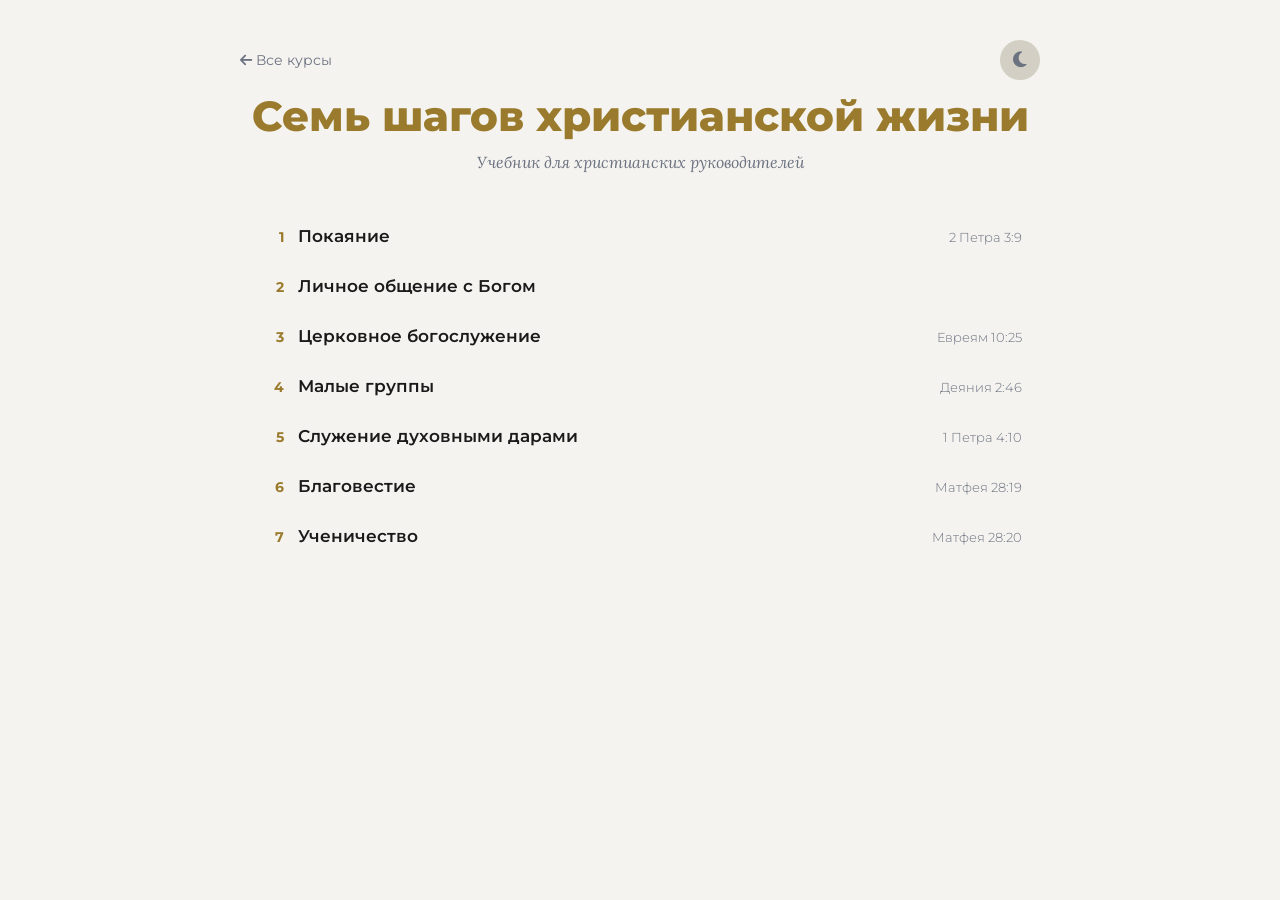
==== 7-shagov/index.html @ 040a5359 "Restructure: two courses (burnham + 7 steps), hub page - Move Burnham lessons to burnham/ subdirecto" ====
<!doctype html>
<html lang="ru">
<head>
  <meta charset="utf-8">
  <meta name="viewport" content="width=device-width, initial-scale=1.0">
  <title>Семь шагов христианской жизни &ndash; Ученичество</title>
  <link rel="stylesheet" href="https://cdnjs.cloudflare.com/ajax/libs/font-awesome/6.5.1/css/all.min.css">
  <style>
    @import url('https://fonts.googleapis.com/css2?family=Montserrat:wght@300;400;600;700;800&family=Lora:ital,wght@0,400;0,700;1,400&display=swap');

    * { margin: 0; padding: 0; box-sizing: border-box; }

    :root {
      --bg: #0F1B2D;
      --text: #F0EBE0;
      --text-muted: #7A8BA8;
      --gold: #D4A843;
      --border: #2A3A52;
      --hover-bg: rgba(212, 168, 67, 0.08);
      --text-secondary: #D0C9BC;
    }

    :root.light {
      --bg: #F5F3EF;
      --text: #1A1A1A;
      --text-muted: #6B7280;
      --gold: #9A7B2D;
      --border: #D4CFC5;
      --hover-bg: rgba(154, 123, 45, 0.08);
      --text-secondary: #4A4A4A;
    }

    body {
      font-family: "Montserrat", Helvetica, sans-serif;
      background: var(--bg);
      color: var(--text);
      min-height: 100vh;
      padding: 40px 20px;
      transition: background 0.3s, color 0.3s;
    }

    .container {
      max-width: 800px;
      margin: 0 auto;
    }

    .top-bar {
      display: flex;
      align-items: center;
      justify-content: space-between;
      margin-bottom: 10px;
    }

    .back-link {
      display: inline-block;
      color: var(--text-muted);
      text-decoration: none;
      font-size: 14px;
      transition: color 0.2s;
    }
    .back-link:hover { color: var(--gold); }

    .theme-toggle {
      background: var(--border);
      border: none;
      color: var(--text-muted);
      width: 40px;
      height: 40px;
      border-radius: 50%;
      cursor: pointer;
      font-size: 18px;
      display: flex;
      align-items: center;
      justify-content: center;
      transition: background 0.3s, color 0.3s;
      z-index: 10;
    }
    .theme-toggle:hover { color: var(--gold); }

    header {
      text-align: center;
      margin-bottom: 40px;
    }

    header h1 {
      font-size: 42px;
      font-weight: 800;
      color: var(--gold);
      margin-bottom: 10px;
    }

    header p {
      font-size: 16px;
      color: var(--text-muted);
      font-weight: 300;
      font-family: "Lora", serif;
      font-style: italic;
    }

    .topics {
      list-style: none;
    }

    .topics li {
      margin-bottom: 2px;
    }

    .topics a {
      display: flex;
      align-items: baseline;
      gap: 14px;
      text-decoration: none;
      color: var(--text);
      padding: 14px 18px;
      border-radius: 8px;
      transition: background 0.2s, color 0.2s;
    }

    .topics a:hover {
      background: var(--hover-bg);
    }

    .topic-num {
      font-size: 14px;
      font-weight: 700;
      color: var(--gold);
      min-width: 26px;
      text-align: right;
    }

    .topic-title {
      font-size: 17px;
      font-weight: 600;
    }

    .topic-ref {
      font-size: 13px;
      color: var(--text-muted);
      font-weight: 300;
      margin-left: auto;
      white-space: nowrap;
    }

    @media (max-width: 600px) {
      header h1 { font-size: 32px; }
      .topics a { padding: 12px 12px; gap: 10px; }
      .topic-title { font-size: 15px; }
      .topic-ref { display: none; }
      .theme-toggle { width: 36px; height: 36px; font-size: 16px; }
    }
  </style>
</head>
<body>
  <div class="container">
    <div class="top-bar">
      <a class="back-link" href="../"><i class="fas fa-arrow-left"></i> Все курсы</a>
      <button class="theme-toggle" id="themeToggle" title="Сменить тему">
        <i class="fas fa-sun"></i>
      </button>
    </div>

    <header>
      <h1>Семь шагов христианской жизни</h1>
      <p>Учебник для христианских руководителей</p>
    </header>

    <ul class="topics">
      <li><a href="topic.html?file=01-покаяние.md">
        <span class="topic-num">1</span>
        <span class="topic-title">Покаяние</span>
        <span class="topic-ref">2 Петра 3:9</span>
      </a></li>
      <li><a href="topic.html?file=02-личное-общение-с-богом.md">
        <span class="topic-num">2</span>
        <span class="topic-title">Личное общение с Богом</span>
        <span class="topic-ref"></span>
      </a></li>
      <li><a href="topic.html?file=03-церковное-богослужение.md">
        <span class="topic-num">3</span>
        <span class="topic-title">Церковное богослужение</span>
        <span class="topic-ref">Евреям 10:25</span>
      </a></li>
      <li><a href="topic.html?file=04-малые-группы.md">
        <span class="topic-num">4</span>
        <span class="topic-title">Малые группы</span>
        <span class="topic-ref">Деяния 2:46</span>
      </a></li>
      <li><a href="topic.html?file=05-служение-духовными-дарами.md">
        <span class="topic-num">5</span>
        <span class="topic-title">Служение духовными дарами</span>
        <span class="topic-ref">1 Петра 4:10</span>
      </a></li>
      <li><a href="topic.html?file=06-благовестие.md">
        <span class="topic-num">6</span>
        <span class="topic-title">Благовестие</span>
        <span class="topic-ref">Матфея 28:19</span>
      </a></li>
      <li><a href="topic.html?file=07-ученичество.md">
        <span class="topic-num">7</span>
        <span class="topic-title">Ученичество</span>
        <span class="topic-ref">Матфея 28:20</span>
      </a></li>
    </ul>
  </div>

  <script>
    const toggle = document.getElementById('themeToggle');
    const icon = toggle.querySelector('i');
    const saved = localStorage.getItem('theme');

    if (saved !== 'dark') {
      document.documentElement.classList.add('light');
      icon.classList.replace('fa-sun', 'fa-moon');
    }

    toggle.addEventListener('click', () => {
      const isLight = document.documentElement.classList.toggle('light');
      icon.classList.replace(isLight ? 'fa-sun' : 'fa-moon', isLight ? 'fa-moon' : 'fa-sun');
      localStorage.setItem('theme', isLight ? 'light' : 'dark');
    });
  </script>
</body>
</html>
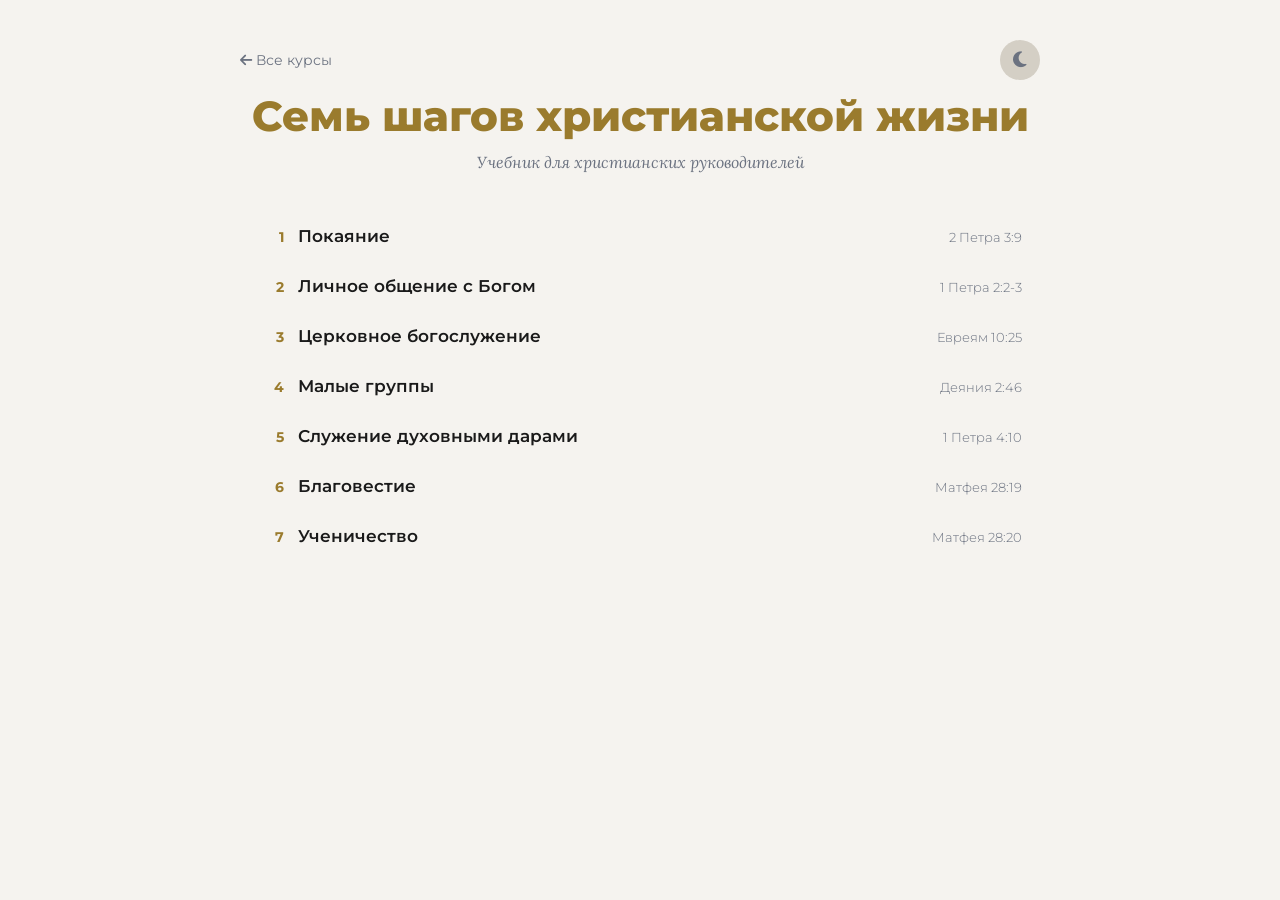
==== commit 90209ebd: "Add missing scripture refs for topic 9 and step 2" ====
--- a/7-shagov/index.html
+++ b/7-shagov/index.html
@@ -173,7 +173,7 @@
       <li><a href="topic.html?file=02-личное-общение-с-богом.md">
         <span class="topic-num">2</span>
         <span class="topic-title">Личное общение с Богом</span>
-        <span class="topic-ref"></span>
+        <span class="topic-ref">1 Петра 2:2-3</span>
       </a></li>
       <li><a href="topic.html?file=03-церковное-богослужение.md">
         <span class="topic-num">3</span>
